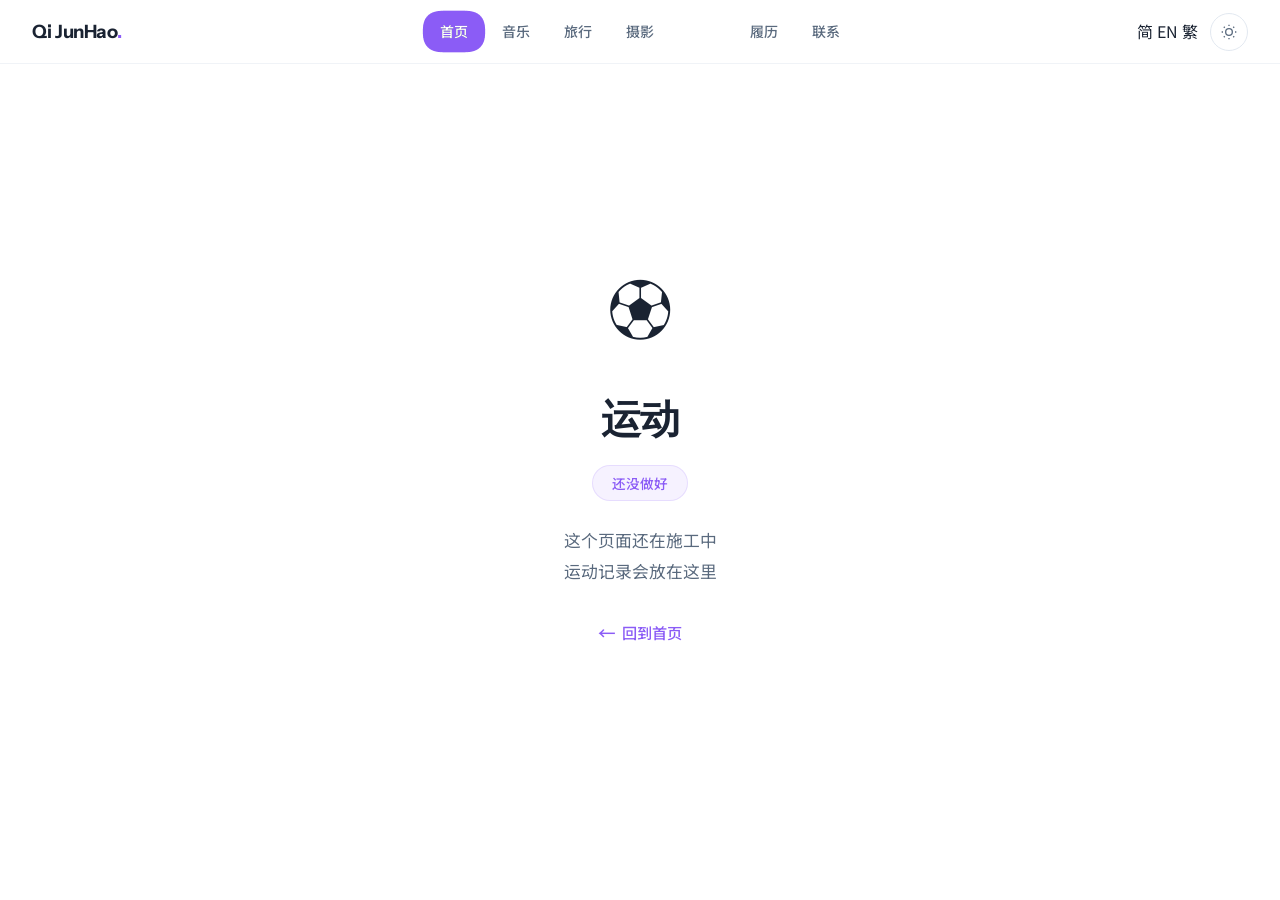
==== index.html @ c21e7a27 "fix: 统一 logo 为 Qi JunHao" ====
<!DOCTYPE html>
<html lang="zh-CN">
<head>
<meta charset="UTF-8">
<meta name="viewport" content="width=device-width, initial-scale=1.0">
<title>运动 — 戚俊皓</title>
<meta name="description" content="运动记录 — 正在建设中">
<meta property="og:title" content="运动 | 戚俊皓">
<meta property="og:description" content="运动记录 — 还没做好，敬请期待">
<meta property="og:type" content="website">
<link rel="icon" href="data:image/svg+xml,<svg xmlns='http://www.w3.org/2000/svg' viewBox='0 0 100 100'><text y='.9em' font-size='90'>🏃</text></svg>">
<link rel="preconnect" href="https://fonts.googleapis.com">
<link rel="preconnect" href="https://fonts.gstatic.com" crossorigin>
<link href="https://fonts.googleapis.com/css2?family=Instrument+Sans:wght@400;500;600;700&family=Noto+Sans+SC:wght@200;300;400;500;700&display=swap" rel="stylesheet">
<link rel="stylesheet" href="style.css">
<style>
:root {
  --bg: #ffffff;
  --text: #1a2332;
  --text-secondary: #5a6a7e;
  --text-muted: #8a9baa;
  --accent: #8B5CF6;
  --accent-light: #A78BFA;
  --border: #e2e8f0;
  --radius: 16px;
  --font-sans: 'Instrument Sans', -apple-system, sans-serif;
  --font-cn: 'Noto Sans SC', -apple-system, 'PingFang SC', sans-serif;
}
* { margin: 0; padding: 0; box-sizing: border-box; }
body {
  font-family: var(--font-cn);
  background: var(--bg);
  color: var(--text);
  min-height: 100vh;
  display: flex;
  flex-direction: column;
  align-items: center;
  justify-content: center;
  -webkit-font-smoothing: antialiased;
}
.container {
  text-align: center;
  padding: 2rem;
}
.icon {
  font-size: 4rem;
  margin-bottom: 1.5rem;
  display: block;
}
h1 {
  font-family: var(--font-sans);
  font-size: 2.5rem;
  font-weight: 600;
  margin-bottom: 0.75rem;
  letter-spacing: -0.02em;
}
.status {
  display: inline-block;
  padding: 0.35rem 1.2rem;
  border-radius: 50px;
  font-size: 0.85rem;
  font-weight: 500;
  background: rgba(139,92,246,0.08);
  color: var(--accent);
  border: 1px solid rgba(139,92,246,0.15);
  margin-bottom: 1.5rem;
}
p {
  color: var(--text-secondary);
  font-size: 1.05rem;
  line-height: 1.8;
  max-width: 400px;
  margin: 0 auto 2rem;
}
.back-link {
  display: inline-flex;
  align-items: center;
  gap: 0.4rem;
  color: var(--accent);
  text-decoration: none;
  font-weight: 500;
  font-size: 0.95rem;
  transition: opacity 0.2s;
}
.back-link:hover { opacity: 0.7; }
.back-link::before {
  content: '←';
  font-size: 1.1rem;
}
</style>
</head>
<body>

<!-- SVG filter for gooey effect -->
<svg class="gooey-filter-svg" aria-hidden="true">
  <defs>
    <filter id="gooeyFilter">
      <feGaussianBlur in="SourceGraphic" stdDeviation="8" result="blur" />
      <feColorMatrix in="blur" mode="matrix" values="1 0 0 0 0  0 1 0 0 0  0 0 1 0 0  0 0 0 22 -9" result="gooey" />
      <feComposite in="SourceGraphic" in2="gooey" operator="atop" />
    </filter>
  </defs>
</svg>

<div class="nav-gooey-wrapper">
  <a href="https://qijunhao.com" class="nav-gooey-logo">Qi JunHao<span class="dot">.</span></a>
  <div class="gooey-nav-container" id="gooeyNav"></div>
  <div class="nav-gooey-right">
    <div class="lang-toggle" id="langToggle">
      <span class="lang-item active" data-lang="zh">简</span>
      <span class="lang-item" data-lang="en">EN</span>
      <span class="lang-item" data-lang="hant">繁</span>
    </div>
    <button class="theme-toggle" id="themeToggle" aria-label="切换主题"></button>
  </div>
</div>

<div class="container">
  <span class="icon">⚽</span>
  <h1>运动</h1>
  <span class="status">还没做好</span>
  <p>这个页面还在施工中<br>运动记录会放在这里</p>
  <a href="https://qijunhao.com" class="back-link">回到首页</a>
</div>

<script src="common.js"></script>
<script src="gooey-nav.js"></script>
<script>
document.addEventListener('DOMContentLoaded', function() {
  var gooeyItems = [
    { href: 'https://qijunhao.com', key: 'nav.home', label: '首页' },
    { href: 'https://music.qijunhao.com', key: 'nav.music', label: '音乐' },
    { href: 'https://travel.qijunhao.com', key: 'nav.travel', label: '旅行' },
    { href: 'https://photography.qijunhao.com', key: 'nav.photo', label: '摄影' },
    { href: 'https://sport.qijunhao.com', key: 'nav.sports', label: '运动' },
    { href: 'https://resume.qijunhao.com', key: 'nav.resume', label: '履历' },
    { href: 'https://contact.qijunhao.com', key: 'nav.contact', label: '联系' },
  ];
  window.gooeyNavItems = gooeyItems;
  window.gooeyNavInstance = GooeyNav(document.getElementById('gooeyNav'), {
    items: gooeyItems.map(function(item) { return { href: item.href, label: item.label }; }),
    initialActiveIndex: 4,
  });
});
</script>
</body>
</html>
---- style.css ----
/* ============================================================
   DESIGN SYSTEM — 戚俊皓 | Personal Website v3
   Light blue + white · Clean financial · Airy & professional
   ============================================================ */

/* ----- Color Tokens ----- */
:root {
  /* Base */
  --bg: #ffffff;
  --bg-soft: #f5f8fc;
  --surface: #ffffff;
  --surface-hover: #f0f4fa;
  --glass: rgba(255,255,255,0.75);
  --glass-border: rgba(26,75,140,0.08);

  /* Text */
  --text: #1a2332;
  --text-secondary: #5a6a7e;
  --text-muted: #8a9baa;

  /* Accent - Deep Blue */
  --accent: #1A4B8C;
  --accent-light: #3A7BC8;
  --accent-dark: #0f3460;
  --accent-glow: rgba(26,75,140,0.08);
  --accent-subtle: rgba(26,75,140,0.04);
  --accent-border: rgba(26,75,140,0.12);

  /* Gold highlight */
  --gold: #D4A843;
  --gold-light: #E8C86A;
  --gold-glow: rgba(212,168,67,0.08);
  --gold-border: rgba(212,168,67,0.15);

  /* Module colors */
  --c-music: #3B82F6;
  --c-travel: #10B981;
  --c-sports: #8B5CF6;
  --c-photo: #F59E0B;
  --c-resume: #1A4B8C;
  --c-about: #1A4B8C;

  /* UI */
  --border: #e2e8f0;
  --border-light: #f1f5f9;
  --shadow-sm: 0 1px 3px rgba(26,75,140,0.04), 0 1px 2px rgba(26,75,140,0.06);
  --shadow: 0 4px 12px rgba(26,75,140,0.06), 0 2px 4px rgba(26,75,140,0.04);
  --shadow-lg: 0 12px 40px rgba(26,75,140,0.08), 0 4px 12px rgba(26,75,140,0.04);
  --shadow-xl: 0 24px 60px rgba(26,75,140,0.1);

  /* Radius */
  --radius-sm: 8px;
  --radius: 16px;
  --radius-lg: 24px;
  --radius-xl: 32px;

  /* Typography */
  --font-sans: 'Instrument Sans', -apple-system, BlinkMacSystemFont, 'Segoe UI', sans-serif;
  --font-display: 'Instrument Sans', -apple-system, BlinkMacSystemFont, sans-serif;
  --font-mono: 'JetBrains Mono', 'SF Mono', 'Fira Code', monospace;
  --font-cn: 'Noto Sans SC', -apple-system, 'PingFang SC', 'Microsoft YaHei', sans-serif;

  --ease: cubic-bezier(0.34, 1.56, 0.64, 1);
  --ease-out: cubic-bezier(0.16, 1, 0.3, 1);
  --ease-smooth: cubic-bezier(0.4, 0, 0.2, 1);
  --transition: 0.35s var(--ease-smooth);
}

/* ----- Dark Mode ----- */
[data-theme="dark"] {
  --bg: #080d1a;
  --bg-soft: #0f172a;
  --surface: #131c31;
  --surface-hover: #1a2640;
  --glass: rgba(19,28,49,0.82);
  --glass-border: rgba(96,165,250,0.12);

  --text: #e8edf5;
  --text-secondary: #94a3b8;
  --text-muted: #5a6b8a;

  --border: #1e2d48;
  --border-light: #18243a;

  --shadow-sm: 0 1px 3px rgba(0,0,0,0.4);
  --shadow: 0 4px 12px rgba(0,0,0,0.5);
  --shadow-lg: 0 12px 40px rgba(0,0,0,0.6);
  --shadow-xl: 0 24px 60px rgba(0,0,0,0.7);

  --accent: #5b9cf5;
  --accent-light: #7db8ff;
  --accent-dark: #3a7bd5;
  --accent-glow: rgba(91,156,245,0.12);
  --accent-subtle: rgba(91,156,245,0.06);
  --accent-border: rgba(91,156,245,0.15);

  --gold: #E8C86A;
  --gold-light: #F0D88A;
  --gold-glow: rgba(232,200,106,0.1);
  --gold-border: rgba(232,200,106,0.15);
}

/* ============================================================
   RESET & BASE
   ============================================================ */
*, *::before, *::after {
  margin: 0;
  padding: 0;
  box-sizing: border-box;
}

/* Smooth theme transition on all color/shadow/border properties */
html.theme-transitioning *,
html.theme-transitioning *::before,
html.theme-transitioning *::after {
  transition: background 0.35s ease, color 0.3s ease, border-color 0.3s ease, box-shadow 0.3s ease !important;
}

html {
  scroll-behavior: smooth;
  scroll-padding-top: 80px;
  -webkit-font-smoothing: antialiased;
  -moz-osx-font-smoothing: grayscale;
}

body {
  font-family: var(--font-cn);
  background: var(--bg);
  color: var(--text);
  line-height: 1.7;
  overflow-x: hidden;
}

::selection { background: var(--accent); color: white; }
a { color: inherit; text-decoration: none; }
img { max-width: 100%; height: auto; display: block; }

/* ============================================================
   UTILITY
   ============================================================ */
.container {
  max-width: 1200px;
  margin: 0 auto;
  padding: 0 2rem;
}
@media (max-width: 640px) {
  .container { padding: 0 1.25rem; }
}

/* ============================================================
   PARTICLES CANVAS
   ============================================================ */
#particles-canvas {
  position: fixed;
  top: 0; left: 0;
  width: 100%;
  height: 100%;
  z-index: 0;
  pointer-events: none;
}

/* ============================================================
   NAVIGATION
   ============================================================ */
.navbar {
  position: fixed;
  top: 0; left: 0; right: 0;
  z-index: 1000;
  background: rgba(255,255,255,0.85);
  backdrop-filter: blur(20px) saturate(1.1);
  -webkit-backdrop-filter: blur(20px) saturate(1.1);
  border-bottom: 1px solid rgba(226,232,240,0.5);
  transition: box-shadow var(--transition);
}

[data-theme="dark"] .navbar {
  background: rgba(8,13,26,0.92);
  backdrop-filter: blur(20px);
  -webkit-backdrop-filter: blur(20px);
  border-bottom-color: rgba(30,45,72,0.6);
}

.navbar.scrolled {
  box-shadow: 0 1px 8px rgba(26,75,140,0.06);
}

.nav-inner {
  max-width: 1200px;
  margin: 0 auto;
  padding: 0 2rem;
  display: flex;
  align-items: center;
  justify-content: space-between;
  height: 64px;
}

.nav-logo {
  font-family: var(--font-display);
  font-size: 1.15rem;
  font-weight: 700;
  letter-spacing: -0.02em;
  color: var(--text);
  transition: opacity var(--transition);
}
.nav-logo:hover { opacity: 0.7; }
.nav-logo .dot { color: var(--accent); }

.nav-links {
  display: flex;
  align-items: center;
  gap: 0.25rem;
  list-style: none;
}

.nav-links a {
  padding: 0.4rem 0.875rem;
  border-radius: var(--radius-sm);
  font-size: 0.875rem;
  font-weight: 500;
  color: var(--text-secondary);
  transition: all var(--transition);
  position: relative;
}

.nav-links a:hover,
.nav-links a.active {
  color: var(--accent);
  background: var(--accent-subtle);
}

.nav-right {
  display: flex;
  align-items: center;
  gap: 0.75rem;
}

.theme-toggle {
  width: 38px;
  height: 38px;
  border-radius: 50%;
  border: 1px solid var(--border);
  background: var(--surface);
  color: var(--text-secondary);
  cursor: pointer;
  display: flex;
  align-items: center;
  justify-content: center;
  font-size: 1rem;
  transition: all var(--transition);
}
.theme-toggle:hover {
  border-color: var(--accent);
  color: var(--accent);
  background: var(--accent-subtle);
}

.nav-toggle {
  display: none;
  width: 38px;
  height: 38px;
  background: none;
  border: none;
  cursor: pointer;
  position: relative;
}
.nav-toggle span {
  display: block;
  width: 22px;
  height: 2px;
  background: var(--text);
  border-radius: 2px;
  position: absolute;
  left: 50%;
  transform: translateX(-50%);
  transition: all 0.3s ease;
}
.nav-toggle span:nth-child(1) { top: 12px; }
.nav-toggle span:nth-child(2) { top: 18px; }
.nav-toggle span:nth-child(3) { top: 24px; }
.nav-toggle.active span:nth-child(1) { top: 18px; transform: translateX(-50%) rotate(45deg); }
.nav-toggle.active span:nth-child(2) { opacity: 0; }
.nav-toggle.active span:nth-child(3) { top: 18px; transform: translateX(-50%) rotate(-45deg); }

@media (max-width: 768px) {
  .nav-links {
    display: none;
    position: absolute;
    top: 100%;
    left: 0;
    right: 0;
    flex-direction: column;
    padding: 0.75rem 1rem 1.25rem;
    background: rgba(255,255,255,0.98);
    backdrop-filter: blur(24px);
    border-bottom: 1px solid var(--border);
    gap: 0.125rem;
  }
  [data-theme="dark"] .nav-links {
    background: rgba(15,23,42,0.98);
  }
  .nav-links.active { display: flex; }
  .nav-links a { padding: 0.625rem 0.875rem; width: 100%; }
  .nav-toggle { display: block; }
}

/* ============================================================
   PAGE HEADER (sub-pages)
   ============================================================ */
.page-header {
  padding: 10rem 2rem 4rem;
  text-align: center;
  position: relative;
  overflow: hidden;
}
.page-header-inner {
  max-width: 1200px;
  margin: 0 auto;
  position: relative;
  z-index: 2;
}
.page-header .page-icon {
  font-size: 2.5rem;
  margin-bottom: 1.25rem;
  display: block;
}
.page-header h1 {
  font-family: var(--font-display);
  font-size: clamp(2.2rem, 5vw, 3.5rem);
  font-weight: 700;
  letter-spacing: -0.03em;
  margin-bottom: 0.75rem;
  line-height: 1.2;
  color: var(--accent);
}
.page-header .page-desc {
  font-size: 1.05rem;
  color: var(--text-secondary);
  max-width: 520px;
  margin: 0 auto;
}
.page-header .page-tag {
  display: inline-block;
  padding: 0.3rem 0.875rem;
  border-radius: 50px;
  font-size: 0.75rem;
  font-weight: 600;
  letter-spacing: 0.04em;
  font-family: var(--font-mono);
  margin-bottom: 1rem;
  text-transform: uppercase;
  color: var(--accent);
  background: var(--accent-subtle);
  border: 1px solid var(--accent-border);
}

/* ============================================================
   SECTIONS
   ============================================================ */
.section {
  padding: 5rem 2rem;
  position: relative;
  z-index: 2;
}
.section-inner {
  max-width: 1200px;
  margin: 0 auto;
}
.section-header {
  margin-bottom: 3rem;
}
.section-header h2 {
  font-family: var(--font-display);
  font-size: clamp(1.5rem, 3vw, 2rem);
  font-weight: 700;
  letter-spacing: -0.02em;
  margin-bottom: 0.5rem;
}
.section-header .section-desc {
  color: var(--text-secondary);
  font-size: 0.95rem;
  max-width: 520px;
}
.section-header.centered { text-align: center; }
.section-header.centered .section-desc { margin: 0 auto; }

/* ============================================================
   CARDS
   ============================================================ */
.card {
  background: var(--surface);
  border: 1px solid var(--border);
  border-radius: var(--radius);
  padding: 2rem;
  transition: all var(--transition);
}
.card:hover {
  box-shadow: var(--shadow-lg);
  border-color: var(--accent-border);
}

/* ============================================================
   GRID
   ============================================================ */
.grid-2 {
  display: grid;
  grid-template-columns: repeat(2, 1fr);
  gap: 1.5rem;
}
.grid-3 {
  display: grid;
  grid-template-columns: repeat(3, 1fr);
  gap: 1.5rem;
}
.grid-auto {
  display: grid;
  grid-template-columns: repeat(auto-fill, minmax(280px, 1fr));
  gap: 1.5rem;
}
@media (max-width: 768px) {
  .grid-2, .grid-3 { grid-template-columns: 1fr; }
}

/* ============================================================
   TAGS
   ============================================================ */
.tag {
  display: inline-flex;
  align-items: center;
  gap: 0.4rem;
  padding: 0.3rem 0.75rem;
  border-radius: 50px;
  font-size: 0.8rem;
  font-weight: 500;
  background: var(--accent-subtle);
  color: var(--accent);
  border: 1px solid var(--accent-border);
}

/* ============================================================
   BUTTONS
   ============================================================ */
.btn {
  display: inline-flex;
  align-items: center;
  gap: 0.5rem;
  padding: 0.75rem 1.5rem;
  border-radius: var(--radius-sm);
  font-size: 0.9rem;
  font-weight: 600;
  font-family: var(--font-cn);
  cursor: pointer;
  border: none;
  text-decoration: none;
  transition: all var(--transition);
}
.btn-primary {
  background: var(--accent);
  color: white;
  box-shadow: 0 2px 8px rgba(26,75,140,0.25);
}
.btn-primary:hover {
  background: var(--accent-dark);
  transform: translateY(-2px);
  box-shadow: 0 4px 16px rgba(26,75,140,0.35);
}
.btn-outline {
  background: transparent;
  color: var(--text);
  border: 1px solid var(--border);
}
.btn-outline:hover {
  border-color: var(--accent);
  color: var(--accent);
  background: var(--accent-subtle);
  transform: translateY(-2px);
}

/* ============================================================
   FOOTER
   ============================================================ */
.footer {
  border-top: 1px solid var(--border);
  padding: 3rem 2rem;
  text-align: center;
  background: var(--bg-soft);
}
.footer-inner {
  max-width: 1200px;
  margin: 0 auto;
}
.footer-logo {
  font-family: var(--font-display);
  font-size: 1.1rem;
  font-weight: 700;
  letter-spacing: -0.02em;
  margin-bottom: 0.75rem;
}
.footer-logo .dot { color: var(--accent); }
.footer-text {
  font-size: 0.85rem;
  color: var(--text-muted);
}
.footer-links {
  display: flex;
  justify-content: center;
  gap: 1.5rem;
  flex-wrap: wrap;
  margin-top: 1rem;
}
.footer-links a {
  font-size: 0.85rem;
  color: var(--text-secondary);
  transition: color var(--transition);
}
.footer-links a:hover { color: var(--accent); }

/* ============================================================
   BACK TO TOP
   ============================================================ */
.back-to-top {
  position: fixed;
  bottom: 2rem;
  right: 2rem;
  z-index: 999;
  width: 44px;
  height: 44px;
  border-radius: 50%;
  background: var(--surface);
  border: 1px solid var(--border);
  color: var(--text-secondary);
  cursor: pointer;
  display: flex;
  align-items: center;
  justify-content: center;
  font-size: 1.1rem;
  opacity: 0;
  visibility: hidden;
  transform: translateY(12px);
  transition: all var(--transition);
  backdrop-filter: blur(12px);
}
.back-to-top.visible {
  opacity: 1;
  visibility: visible;
  transform: translateY(0);
}
.back-to-top:hover {
  border-color: var(--accent);
  color: var(--accent);
  background: var(--accent-subtle);
}

/* ============================================================
   TIMELINE
   ============================================================ */
.timeline {
  position: relative;
  padding-left: 2.5rem;
}
.timeline::before {
  content: '';
  position: absolute;
  left: 0;
  top: 0.5rem;
  bottom: 0.5rem;
  width: 2px;
  background: var(--border);
}
.timeline-item {
  position: relative;
  margin-bottom: 2.5rem;
  padding-left: 1.75rem;
}
.timeline-item:last-child { margin-bottom: 0; }
.timeline-item::before {
  content: '';
  position: absolute;
  left: -2.85rem;
  top: 0.45rem;
  width: 10px;
  height: 10px;
  border-radius: 50%;
  background: var(--accent);
  border: 2px solid var(--bg);
  box-shadow: 0 0 0 2px var(--accent);
  transition: transform 0.3s ease;
}
.timeline-item:hover::before { transform: scale(1.4); }
.timeline-date {
  font-family: var(--font-mono);
  font-size: 0.8rem;
  color: var(--accent);
  font-weight: 500;
  margin-bottom: 0.25rem;
}
.timeline-title { font-size: 1.05rem; font-weight: 700; margin-bottom: 0.2rem; }
.timeline-sub {
  font-size: 0.9rem;
  color: var(--text-secondary);
  margin-bottom: 0.5rem;
  font-weight: 500;
}
.timeline-desc {
  font-size: 0.9rem;
  color: var(--text-secondary);
  line-height: 1.7;
}
.timeline-desc ul { list-style: none; padding: 0; }
.timeline-desc li {
  position: relative;
  padding-left: 1rem;
  margin-bottom: 0.3rem;
}
.timeline-desc li::before {
  content: '—';
  position: absolute;
  left: 0;
  color: var(--text-muted);
}

/* ============================================================
   SCROLL REVEAL ANIMATIONS
   ============================================================ */
.reveal {
  opacity: 0;
  transform: translateY(24px);
  transition: all 0.7s var(--ease-out);
}
.reveal.visible {
  opacity: 1;
  transform: translateY(0);
}
.reveal-delay-1 { transition-delay: 0.1s; }
.reveal-delay-2 { transition-delay: 0.2s; }
.reveal-delay-3 { transition-delay: 0.3s; }
.reveal-delay-4 { transition-delay: 0.4s; }
.reveal-delay-5 { transition-delay: 0.5s; }

/* ============================================================
   PLACEHOLDER
   ============================================================ */
.placeholder {
  background: var(--surface);
  border: 2px dashed var(--border);
  border-radius: var(--radius);
  padding: 3rem 2rem;
  text-align: center;
  transition: all var(--transition);
}
.placeholder:hover { border-color: var(--accent-border); }
.placeholder-icon { font-size: 2.5rem; margin-bottom: 0.75rem; opacity: 0.6; }
.placeholder-text { color: var(--text-secondary); font-size: 0.95rem; }
.placeholder-hint { font-size: 0.8rem; color: var(--text-muted); margin-top: 0.25rem; }

/* ============================================================
   THEME TRANSITION
   ============================================================ */
.theme-transitioning,
.theme-transitioning * {
  transition: background-color 0.3s ease,
              color 0.3s ease,
              border-color 0.3s ease,
              box-shadow 0.3s ease !important;
}

/* ============================================================
   RESPONSIVE
   ============================================================ */
@media (max-width: 480px) {
  .section { padding: 3rem 1.25rem; }
  .page-header { padding: 8rem 1.25rem 3rem; }
}

/* ============================================================
   GOOEY NAV — Gooey blob indicator nav
   ============================================================ */
/* SVG gooey filter element (hidden) */
.gooey-filter-svg {
  position: absolute;
  width: 0;
  height: 0;
  overflow: hidden;
  pointer-events: none;
}

/* Fixed wrapper bar */
.nav-gooey-wrapper {
  position: fixed;
  top: 0; left: 0; right: 0;
  z-index: 1000;
  display: flex;
  align-items: center;
  justify-content: center;
  height: 64px;
  padding: 0 2rem;
  background: rgba(255,255,255,0.85);
  backdrop-filter: blur(20px) saturate(1.1);
  -webkit-backdrop-filter: blur(20px) saturate(1.1);
  border-bottom: 1px solid rgba(226,232,240,0.5);
  transition: box-shadow var(--transition), background var(--transition), border-color var(--transition);
}

[data-theme="dark"] .nav-gooey-wrapper {
  background: rgba(8,13,26,0.92);
  backdrop-filter: blur(20px);
  -webkit-backdrop-filter: blur(20px);
  border-bottom-color: rgba(30,45,72,0.6);
}

/* Logo pinned left */
.nav-gooey-logo {
  position: absolute;
  left: 2rem;
  font-family: var(--font-display);
  font-size: 1.15rem;
  font-weight: 700;
  letter-spacing: -0.02em;
  color: var(--text);
  text-decoration: none;
  transition: opacity var(--transition);
}
.nav-gooey-logo:hover { opacity: 0.7; }
.nav-gooey-logo .dot { color: var(--accent); }

/* Right-side controls pinned right */
.nav-gooey-right {
  position: absolute;
  right: 2rem;
  display: flex;
  align-items: center;
  gap: 0.75rem;
}

/* GooeyNav inner container (center) */
.gooey-nav-container {
  position: relative;
  display: flex;
  align-items: center;
  justify-content: center;
}

.gooey-nav-container nav ul {
  display: flex;
  align-items: center;
  gap: 0.125rem;
  list-style: none;
  margin: 0;
  padding: 0;
}

.gooey-nav-container nav li {
  position: relative;
  z-index: 1;
}

.gooey-nav-container nav a {
  display: block;
  padding: 0.5rem 1rem;
  border-radius: var(--radius-sm);
  font-size: 0.875rem;
  font-weight: 500;
  color: var(--text-secondary);
  text-decoration: none;
  white-space: nowrap;
  transition: color 0.3s ease;
  font-family: var(--font-cn);
}

.gooey-nav-container nav li.active a {
  color: #fff;
}

/* Gooey blob & floating text layers */
.gooey-nav-container .effect {
  position: absolute;
  pointer-events: none;
  z-index: 0;
  border-radius: var(--radius-sm);
  transition: left 0.5s cubic-bezier(0.34, 1.56, 0.64, 1),
              top 0.5s cubic-bezier(0.34, 1.56, 0.64, 1),
              width 0.5s cubic-bezier(0.34, 1.56, 0.64, 1),
              height 0.5s cubic-bezier(0.34, 1.56, 0.64, 1);
}

.gooey-nav-container .effect.filter {
  filter: url(#gooeyFilter);
  -webkit-filter: url(#gooeyFilter);
  background: var(--accent);
  border-radius: var(--radius-sm);
}

.gooey-nav-container .effect.text {
  display: flex;
  align-items: center;
  justify-content: center;
  font-size: 0.875rem;
  font-weight: 500;
  color: transparent;
  white-space: nowrap;
  z-index: 2;
}

.gooey-nav-container .effect.text.active {
  color: #fff;
}

/* Particles */
.gooey-nav-container .particle {
  position: absolute;
  top: 50%;
  left: 50%;
  pointer-events: none;
  z-index: 0;
  animation: particle-anim var(--time, 600ms) ease-out forwards;
}

.gooey-nav-container .point {
  display: block;
  width: 6px;
  height: 6px;
  border-radius: 50%;
  background: var(--color, var(--accent));
  transform: scale(var(--scale, 1));
}

@keyframes particle-anim {
  0% {
    transform: translate(var(--start-x), var(--start-y)) scale(1);
    opacity: 1;
  }
  100% {
    transform: translate(var(--end-x), var(--end-y)) scale(0.2);
    opacity: 0;
  }
}

@media (max-width: 768px) {
  .nav-gooey-wrapper {
    padding: 0 0.75rem;
    gap: 0.5rem;
    justify-content: flex-start;
  }
  .nav-gooey-logo {
    position: static;
    flex-shrink: 0;
    font-size: 1rem;
  }
  .nav-gooey-right {
    position: static;
    margin-left: auto;
    flex-shrink: 0;
  }
  .gooey-nav-container {
    overflow-x: auto;
    -webkit-overflow-scrolling: touch;
    margin-left: 0.5rem;
    flex: 1;
    min-width: 0;
  }
  .gooey-nav-container nav ul {
    flex-shrink: 0;
  }
  .gooey-nav-container nav a {
    padding: 0.5rem 0.65rem;
    font-size: 0.8rem;
  }
}
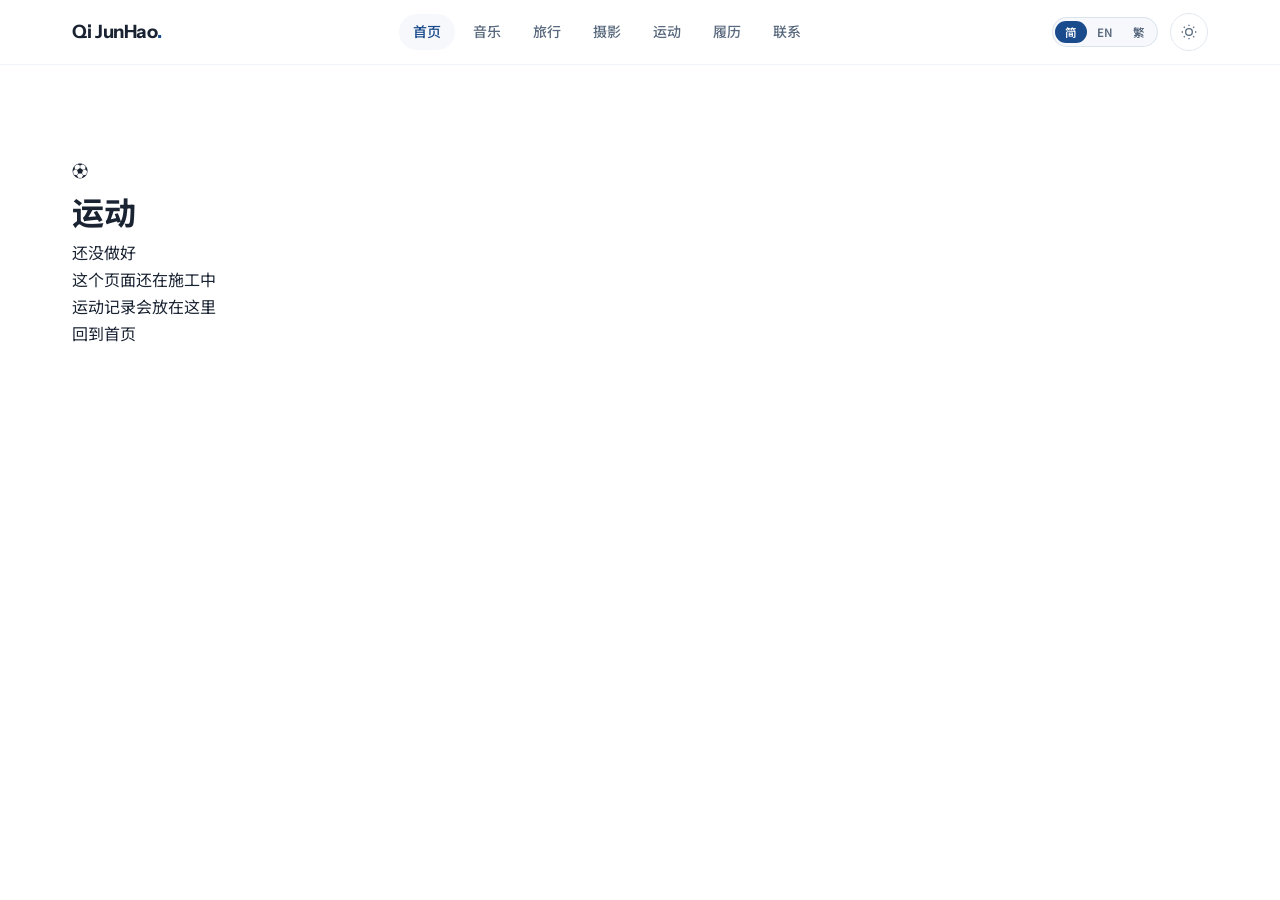
==== commit bc893f0d: "Replace nav, CSS, common.js with homepage copy" ====
--- a/index.html
+++ b/index.html
@@ -1,93 +1,18 @@
 <!DOCTYPE html>
-<html lang="zh-CN">
+<html lang="zh-CN" data-i18n-title="page.title">
 <head>
 <meta charset="UTF-8">
 <meta name="viewport" content="width=device-width, initial-scale=1.0">
 <title>运动 — 戚俊皓</title>
-<meta name="description" content="运动记录 — 正在建设中">
-<meta property="og:title" content="运动 | 戚俊皓">
-<meta property="og:description" content="运动记录 — 还没做好，敬请期待">
+<meta name="description" data-i18n-meta="page.desc" content="运动记录 — 正在建设中">
+<meta property="og:title" data-i18n-meta="page.ogtitle" content="运动 | 戚俊皓">
+<meta property="og:description" data-i18n-meta="page.ogdesc" content="运动记录 — 还没做好，敬请期待">
 <meta property="og:type" content="website">
 <link rel="icon" href="data:image/svg+xml,<svg xmlns='http://www.w3.org/2000/svg' viewBox='0 0 100 100'><text y='.9em' font-size='90'>🏃</text></svg>">
 <link rel="preconnect" href="https://fonts.googleapis.com">
 <link rel="preconnect" href="https://fonts.gstatic.com" crossorigin>
 <link href="https://fonts.googleapis.com/css2?family=Instrument+Sans:wght@400;500;600;700&family=Noto+Sans+SC:wght@200;300;400;500;700&display=swap" rel="stylesheet">
 <link rel="stylesheet" href="style.css">
-<style>
-:root {
-  --bg: #ffffff;
-  --text: #1a2332;
-  --text-secondary: #5a6a7e;
-  --text-muted: #8a9baa;
-  --accent: #8B5CF6;
-  --accent-light: #A78BFA;
-  --border: #e2e8f0;
-  --radius: 16px;
-  --font-sans: 'Instrument Sans', -apple-system, sans-serif;
-  --font-cn: 'Noto Sans SC', -apple-system, 'PingFang SC', sans-serif;
-}
-* { margin: 0; padding: 0; box-sizing: border-box; }
-body {
-  font-family: var(--font-cn);
-  background: var(--bg);
-  color: var(--text);
-  min-height: 100vh;
-  display: flex;
-  flex-direction: column;
-  align-items: center;
-  justify-content: center;
-  -webkit-font-smoothing: antialiased;
-}
-.container {
-  text-align: center;
-  padding: 2rem;
-}
-.icon {
-  font-size: 4rem;
-  margin-bottom: 1.5rem;
-  display: block;
-}
-h1 {
-  font-family: var(--font-sans);
-  font-size: 2.5rem;
-  font-weight: 600;
-  margin-bottom: 0.75rem;
-  letter-spacing: -0.02em;
-}
-.status {
-  display: inline-block;
-  padding: 0.35rem 1.2rem;
-  border-radius: 50px;
-  font-size: 0.85rem;
-  font-weight: 500;
-  background: rgba(139,92,246,0.08);
-  color: var(--accent);
-  border: 1px solid rgba(139,92,246,0.15);
-  margin-bottom: 1.5rem;
-}
-p {
-  color: var(--text-secondary);
-  font-size: 1.05rem;
-  line-height: 1.8;
-  max-width: 400px;
-  margin: 0 auto 2rem;
-}
-.back-link {
-  display: inline-flex;
-  align-items: center;
-  gap: 0.4rem;
-  color: var(--accent);
-  text-decoration: none;
-  font-weight: 500;
-  font-size: 0.95rem;
-  transition: opacity 0.2s;
-}
-.back-link:hover { opacity: 0.7; }
-.back-link::before {
-  content: '←';
-  font-size: 1.1rem;
-}
-</style>
 </head>
 <body>
 
@@ -102,45 +27,74 @@
   </defs>
 </svg>
 
-<div class="nav-gooey-wrapper">
-  <a href="https://qijunhao.com" class="nav-gooey-logo">Qi JunHao<span class="dot">.</span></a>
-  <div class="gooey-nav-container" id="gooeyNav"></div>
-  <div class="nav-gooey-right">
-    <div class="lang-toggle" id="langToggle">
-      <span class="lang-item active" data-lang="zh">简</span>
-      <span class="lang-item" data-lang="en">EN</span>
-      <span class="lang-item" data-lang="hant">繁</span>
+<!-- ============ NAVBAR ============ -->
+<nav class="navbar" id="navbar">
+  <div class="nav-inner">
+    <a href="/" class="nav-logo">Qi JunHao<span class="dot">.</span></a>
+    <div class="nav-gooey" id="navGooey"></div>
+    <div class="nav-right">
+      <div class="lang-toggle" id="langToggle">
+        <span class="lang-item active" data-lang="zh" data-full="简体中文">简</span>
+        <span class="lang-item" data-lang="en" data-full="English">EN</span>
+        <span class="lang-item" data-lang="hant" data-full="繁體中文">繁</span>
+      </div>
+      <button class="theme-toggle" id="themeToggle" aria-label="切换主题">
+        <svg width="16" height="16" viewBox="0 0 24 24" fill="none" stroke="currentColor" stroke-width="2"><circle cx="12" cy="12" r="5"/><path d="M12 1v2M12 21v2M4.22 4.22l1.42 1.42M18.36 18.36l1.42 1.42M1 12h2M21 12h2M4.22 19.78l1.42-1.42M18.36 5.64l1.42-1.42"/></svg>
+      </button>
     </div>
-    <button class="theme-toggle" id="themeToggle" aria-label="切换主题"></button>
   </div>
-</div>
+</nav>
 
 <div class="container">
   <span class="icon">⚽</span>
-  <h1>运动</h1>
-  <span class="status">还没做好</span>
-  <p>这个页面还在施工中<br>运动记录会放在这里</p>
-  <a href="https://qijunhao.com" class="back-link">回到首页</a>
+  <h1 data-i18n="page.h1">运动</h1>
+  <span class="status" data-i18n="coming.status">还没做好</span>
+  <p data-i18n="coming.desc">这个页面还在施工中<br>运动记录会放在这里</p>
+  <a href="https://qijunhao.com" class="back-link" data-i18n="coming.back">回到首页</a>
 </div>
 
+<script>
+window.PAGE_I18N = {
+  zh: {
+    'page.title':'运动 — 戚俊皓','page.desc':'运动记录 — 正在建设中',
+    'page.ogtitle':'运动 | 戚俊皓','page.ogdesc':'运动记录 — 还没做好，敬请期待',
+    'page.h1':'运动',
+    'coming.status':'还没做好','coming.desc':'这个页面还在施工中<br>运动记录会放在这里','coming.back':'回到首页',
+  },
+  en: {
+    'page.title':'Sport — Qi JunHao','page.desc':'Sports — Under Construction',
+    'page.ogtitle':'Sport | Qi JunHao','page.ogdesc':'Sports — Coming Soon',
+    'page.h1':'Sport',
+    'coming.status':'Coming Soon','coming.desc':'This page is under construction<br>Sports content will be here soon','coming.back':'Back to Home',
+  },
+  hant: {
+    'page.title':'運動 — 戚俊皓','page.desc':'運動記錄 — 正在建設中',
+    'page.ogtitle':'運動 | 戚俊皓','page.ogdesc':'運動記錄 — 還沒做好，敬請期待',
+    'page.h1':'運動',
+    'coming.status':'還沒做好','coming.desc':'這個頁面還在施工中<br>運動記錄會放在這裡','coming.back':'回到首頁',
+  }
+};
+</script>
 <script src="common.js"></script>
 <script src="gooey-nav.js"></script>
 <script>
 document.addEventListener('DOMContentLoaded', function() {
-  var gooeyItems = [
-    { href: 'https://qijunhao.com', key: 'nav.home', label: '首页' },
-    { href: 'https://music.qijunhao.com', key: 'nav.music', label: '音乐' },
-    { href: 'https://travel.qijunhao.com', key: 'nav.travel', label: '旅行' },
-    { href: 'https://photography.qijunhao.com', key: 'nav.photo', label: '摄影' },
-    { href: 'https://sport.qijunhao.com', key: 'nav.sports', label: '运动' },
-    { href: 'https://resume.qijunhao.com', key: 'nav.resume', label: '履历' },
-    { href: 'https://contact.qijunhao.com', key: 'nav.contact', label: '联系' },
-  ];
-  window.gooeyNavItems = gooeyItems;
-  window.gooeyNavInstance = GooeyNav(document.getElementById('gooeyNav'), {
-    items: gooeyItems.map(function(item) { return { href: item.href, label: item.label }; }),
-    initialActiveIndex: 4,
-  });
+  var gooeyContainer = document.getElementById('navGooey');
+  if (gooeyContainer && typeof window.GooeyNav === 'function') {
+    window.GooeyNav(gooeyContainer, {
+      items: [
+        { label: '首页', href: 'https://qijunhao.com' },
+        { label: '音乐', href: 'https://music.qijunhao.com' },
+        { label: '旅行', href: 'https://travel.qijunhao.com' },
+        { label: '摄影', href: 'https://photography.qijunhao.com' },
+        { label: '运动', href: 'https://sport.qijunhao.com' },
+        { label: '履历', href: 'https://resume.qijunhao.com' },
+        { label: '联系', href: 'https://contact.qijunhao.com' },
+      ],
+      animationTime: 600,
+      particleCount: 12,
+    });
+  }
 });
 </script>
 </body>
--- a/style.css
+++ b/style.css
@@ -129,6 +129,8 @@
   color: var(--text);
   line-height: 1.7;
   overflow-x: hidden;
+  overflow: hidden;
+  height: 100vh;
 }
 
 ::selection { background: var(--accent); color: white; }
@@ -157,6 +159,82 @@
   height: 100%;
   z-index: 0;
   pointer-events: none;
+}
+
+/* ============================================================
+   HOMEPAGE HERO
+   ============================================================ */
+.hero {
+  min-height: 100dvh;
+  display: flex;
+  align-items: center;
+  justify-content: center;
+  text-align: center;
+  padding: 2rem;
+}
+.hero-inner {
+  max-width: 600px;
+}
+.hero h1 {
+  font-family: var(--font-display);
+  font-size: clamp(2.5rem, 6vw, 4rem);
+  font-weight: 700;
+  letter-spacing: -0.03em;
+  margin-bottom: 0.5rem;
+  color: var(--accent);
+}
+.hero .tagline {
+  font-size: 1rem;
+  color: var(--text-secondary);
+  margin-bottom: 2rem;
+  font-weight: 400;
+}
+.hero .main-nav {
+  display: flex;
+  flex-wrap: wrap;
+  justify-content: center;
+  gap: 0.5rem;
+}
+.hero .main-nav a {
+  padding: 0.5rem 1.25rem;
+  border-radius: var(--radius-sm);
+  font-size: 0.9rem;
+  font-weight: 500;
+  color: var(--text-secondary);
+  background: var(--surface);
+  border: 1px solid var(--border);
+  transition: all var(--transition);
+}
+.hero .main-nav a:hover {
+  color: var(--accent);
+  border-color: var(--accent-border);
+  background: var(--accent-subtle);
+  transform: translateY(-2px);
+}
+.hero-utils {
+  display: flex;
+  align-items: center;
+  justify-content: center;
+  gap: 0.75rem;
+  margin-top: 1.5rem;
+}
+.hero-utils .theme-toggle {
+  width: 36px;
+  height: 36px;
+  border-radius: 50%;
+  border: 1px solid var(--border);
+  background: var(--surface);
+  color: var(--text-secondary);
+  cursor: pointer;
+  display: flex;
+  align-items: center;
+  justify-content: center;
+  transition: all var(--transition);
+}
+.hero-utils .theme-toggle:hover {
+  border-color: var(--accent);
+  color: var(--accent);
+  background: var(--accent-subtle);
 }
 
 /* ============================================================
@@ -253,6 +331,36 @@
   color: var(--accent);
   background: var(--accent-subtle);
 }
+
+/* ─── Language Toggle ──────────────────────────────── */
+.lang-toggle {
+  display: flex;
+  align-items: center;
+  height: 30px;
+  background: var(--accent-subtle);
+  border-radius: 20px;
+  padding: 2px;
+  gap: 0;
+  border: 1px solid var(--accent-border);
+  overflow: hidden;
+  transition: all 0.3s ease;
+}
+.lang-toggle:hover { border-color: var(--accent); }
+.lang-item {
+  padding: 3px 8px;
+  font-size: .72rem;
+  font-weight: 600;
+  color: var(--text-muted);
+  transition: all .2s;
+  white-space: nowrap;
+  border-radius: 16px;
+  cursor: pointer;
+  user-select: none;
+  font-family: var(--font-body);
+  line-height: 1.4;
+}
+.lang-item.active { background: var(--accent); color: #fff; }
+.lang-item:not(.active):hover { color: var(--accent); }
 
 .nav-toggle {
   display: none;
@@ -298,9 +406,207 @@
   [data-theme="dark"] .nav-links {
     background: rgba(15,23,42,0.98);
   }
-  .nav-links.active { display: flex; }
+  .nav-links { display: none; }
+  .nav-gooey { display: none; }
   .nav-links a { padding: 0.625rem 0.875rem; width: 100%; }
   .nav-toggle { display: block; }
+}
+
+/* Mobile fallback: show nav-links when toggled */
+@media (max-width: 768px) {
+  .nav-links.active { display: flex; }
+}
+
+/* ============================================================
+   GOOEY NAV (navbar integration)
+   ============================================================ */
+.nav-gooey {
+  flex: 1;
+  display: flex;
+  justify-content: center;
+  align-items: center;
+  height: 100%;
+}
+
+.gooey-nav-container {
+  position: relative;
+  height: 100%;
+  display: flex;
+  align-items: center;
+}
+
+.gooey-nav-container nav {
+  display: flex;
+  position: relative;
+  transform: translate3d(0, 0, 0.01px);
+}
+
+.gooey-nav-container nav ul {
+  display: flex;
+  gap: 0.25rem;
+  list-style: none;
+  padding: 0 0.5em;
+  margin: 0;
+  position: relative;
+  z-index: 3;
+  color: var(--text);
+  text-shadow: none;
+}
+
+.gooey-nav-container nav ul li {
+  border-radius: 100vw;
+  position: relative;
+  cursor: pointer;
+  color: var(--text-secondary);
+  font-size: 0.875rem;
+  font-weight: 500;
+}
+
+.gooey-nav-container nav ul li a {
+  display: inline-block;
+  padding: 0.4rem 0.875rem;
+  text-decoration: none;
+  color: inherit;
+  border-radius: 100vw;
+  transition: background 0.25s ease;
+}
+
+.gooey-nav-container nav ul li a:hover {
+  background: var(--accent-subtle);
+}
+
+.gooey-nav-container nav ul li.active a {
+  color: var(--accent);
+  background: var(--accent-subtle);
+}
+
+.gooey-nav-container .effect {
+  position: absolute;
+  left: 0;
+  top: 0;
+  width: 0;
+  height: 0;
+  opacity: 0;
+  pointer-events: none;
+  z-index: 1;
+}
+
+/* Particle styles */
+.particle,
+.point {
+  display: block;
+  opacity: 0;
+  width: 20px;
+  height: 20px;
+  border-radius: 100%;
+  transform-origin: center;
+}
+
+.particle {
+  --time: 5s;
+  position: absolute;
+  top: calc(50% - 8px);
+  left: calc(50% - 8px);
+  animation: particle calc(var(--time)) ease 1 -350ms;
+}
+
+.point {
+  background: var(--color, var(--accent));
+  opacity: 1;
+  animation: point calc(var(--time)) ease 1 -350ms;
+}
+
+@keyframes particle {
+  0% {
+    transform: rotate(0deg) translate(calc(var(--start-x)), calc(var(--start-y)));
+    opacity: 1;
+    animation-timing-function: cubic-bezier(0.55, 0, 1, 0.45);
+  }
+  70% {
+    transform: rotate(calc(var(--rotate) * 0.5)) translate(calc(var(--end-x) * 1.2), calc(var(--end-y) * 1.2));
+    opacity: 1;
+    animation-timing-function: ease;
+  }
+  85% {
+    transform: rotate(calc(var(--rotate) * 0.66)) translate(calc(var(--end-x)), calc(var(--end-y)));
+    opacity: 1;
+  }
+  100% {
+    transform: rotate(calc(var(--rotate) * 1.2)) translate(calc(var(--end-x) * 0.5), calc(var(--end-y) * 0.5));
+    opacity: 1;
+  }
+}
+
+@keyframes point {
+  0% {
+    transform: scale(0);
+    opacity: 0;
+    animation-timing-function: cubic-bezier(0.55, 0, 1, 0.45);
+  }
+  25% {
+    transform: scale(calc(var(--scale) * 0.25));
+  }
+  38% { opacity: 1; }
+  65% {
+    transform: scale(var(--scale));
+    opacity: 1;
+    animation-timing-function: ease;
+  }
+  85% {
+    transform: scale(var(--scale));
+    opacity: 1;
+  }
+  100% {
+    transform: scale(0);
+    opacity: 0;
+  }
+}
+
+/* ============================================================
+   LANGUAGE TOGGLE
+   ============================================================ */
+.lang-toggle {
+  display: flex;
+  align-items: center;
+  height: 30px;
+  background: var(--accent-subtle);
+  border-radius: 20px;
+  padding: 2px;
+  gap: 0;
+  position: relative;
+}
+
+.lang-item {
+  padding: 3px 10px;
+  font-size: 0.72rem;
+  font-weight: 600;
+  border-radius: 16px;
+  font-family: var(--font-body, var(--font-cn));
+  cursor: pointer;
+  color: var(--text-secondary);
+  white-space: nowrap;
+  position: relative;
+  z-index: 1;
+  user-select: none;
+}
+
+.lang-item.active {
+  background: var(--accent);
+  color: #fff;
+}
+
+.lang-item:hover:not(.active) {
+  color: var(--accent);
+}
+
+@media (max-width: 768px) {
+  .lang-toggle {
+    height: 28px;
+  }
+  .lang-item {
+    padding: 2px 6px;
+    font-size: 0.68rem;
+  }
 }
 
 /* ============================================================
@@ -551,12 +857,261 @@
 }
 
 /* ============================================================
+   RESPONSIVE
+   ============================================================ */
+@media (max-width: 768px) {
+  .about-hero {
+    min-height: 35vh;
+    padding: 5rem 1.25rem 2rem;
+  }
+  .menu-section {
+    height: 65vh;
+  }
+  .hide-desktop { display: none; }
+}
+
+@media (max-width: 480px) {
+  .section { padding: 3rem 1.25rem; }
+  .page-header { padding: 8rem 1.25rem 3rem; }
+}
+
+/* ============================================================
+   HERO TEXT (left side of homepage)
+   ============================================================ */
+.hero-text {
+  position: absolute;
+  left: 10%;
+  top: 28%;
+  z-index: 3;
+  pointer-events: none;
+  max-width: 520px;
+}
+
+.hero-greeting {
+  font-family: var(--font-display);
+  font-size: clamp(4rem, 7vw, 6rem);
+  font-weight: 700;
+  letter-spacing: -0.04em;
+  line-height: 1.1;
+  color: var(--accent);
+  margin-bottom: 1.2rem;
+}
+
+.hero-line {
+  font-family: var(--font-cn);
+  font-size: clamp(1rem, 2vw, 1.25rem);
+  font-weight: 400;
+  color: var(--text-secondary);
+  line-height: 2.2;
+  letter-spacing: 0.12em;
+}
+
+.hero-typing-wrap {
+  margin-top: 1.5rem;
+  font-family: var(--font-cn);
+  font-size: clamp(1.05rem, 2vw, 1.3rem);
+  font-weight: 500;
+  color: var(--accent);
+  min-height: 1.8em;
+  letter-spacing: 0.1em;
+}
+
+.hero-cursor {
+  display: inline-block;
+  margin-left: 2px;
+  font-weight: 300;
+  color: var(--accent);
+  animation: blink 0.8s step-end infinite;
+}
+
+@keyframes blink {
+  50% { opacity: 0; }
+}
+
+[data-theme="dark"] .hero-greeting {
+  color: var(--accent-light);
+}
+[data-theme="dark"] .hero-typing-wrap {
+  color: var(--accent-light);
+}
+[data-theme="dark"] .hero-cursor {
+  color: var(--accent-light);
+}
+
+@media (max-width: 900px) {
+  .hero-text {
+    left: 5%;
+    right: 5%;
+    top: 8%;
+    transform: none;
+    text-align: center;
+    max-width: none;
+  }
+  .hero-greeting {
+    font-size: clamp(2.2rem, 8vw, 3rem);
+  }
+  .hero-line {
+    font-size: clamp(0.9rem, 3vw, 1rem);
+  }
+  .hero-typing-wrap {
+    font-size: clamp(0.9rem, 3vw, 1.05rem);
+  }
+}
+
+@media (max-width: 480px) {
+  .hero-text {
+    top: 6%;
+  }
+}
+
+/* ============================================================
+   CARD SWAP (faithful replica of React Bits CardSwap)
+   ============================================================ */
+.card-swap-section {
+  position: relative;
+  height: calc(100vh - 64px);
+  z-index: 2;
+}
+
+.card-swap-container {
+  position: absolute;
+  bottom: 3%;
+  right: 8%;
+  transform: translate(7%, 24%);
+  transform-origin: bottom right;
+  perspective: 900px;
+  overflow: visible;
+}
+
+.card-swap-container .card {
+  position: absolute;
+  top: 50%;
+  left: 50%;
+  border-radius: 12px;
+  border: 1px solid #ddd0b0;
+  background: #000;
+  transform-style: preserve-3d;
+  will-change: transform;
+  backface-visibility: hidden;
+  -webkit-backface-visibility: hidden;
+  overflow: hidden;
+  cursor: pointer;
+}
+
+/* Card header bar */
+.card-header {
+  position: absolute;
+  top: 0; left: 0; right: 0;
+  height: 44px;
+  display: flex;
+  align-items: center;
+  gap: 8px;
+  padding: 0 16px;
+  background: rgba(0,0,0,0.4);
+  border-bottom: 1px solid rgba(255,255,255,0.06);
+  z-index: 4;
+  color: rgba(255,255,255,0.9);
+  font-size: 0.82rem;
+  font-weight: 500;
+  letter-spacing: 0.03em;
+}
+
+.card-header svg {
+  width: 16px;
+  height: 16px;
+  opacity: 0.7;
+  flex-shrink: 0;
+}
+
+.card-cta {
+  margin-left: 10px;
+  font-size: 0.78rem;
+  font-weight: 700;
+  opacity: 0;
+  transition: opacity 0.3s ease;
+  white-space: nowrap;
+  padding: 2px 10px;
+  border: 1.5px solid currentColor;
+  border-radius: 20px;
+  letter-spacing: 0.04em;
+}
+
+.card-cta.active {
+  opacity: 1;
+}
+
+/* Card body — the main visual area */
+.card-body {
+  position: absolute;
+  inset: 0;
+  display: flex;
+  align-items: center;
+  justify-content: center;
+  z-index: 2;
+}
+
+.card-symbol {
+  position: relative;
+  z-index: 2;
+  font-size: clamp(4rem, 10vw, 8rem);
+  font-weight: 300;
+  color: var(--accent, #3B82F6);
+  line-height: 1;
+  opacity: 0.85;
+  text-shadow: 0 0 40px var(--accent, #3B82F6);
+}
+
+.card-glow {
+  position: absolute;
+  inset: 0;
+  z-index: 1;
+  pointer-events: none;
+}
+
+/* PixelCanvas on cards */
+.card-swap-container .card .pixel-canvas {
+  position: absolute;
+  top: 0;
+  left: 0;
+  width: 100%;
+  height: 100%;
+  pointer-events: none;
+  z-index: 3;
+  border-radius: 12px;
+}
+
+/* Radial glow on hover (like original PixelCard ::before) */
+.card-swap-container .card::before {
+  content: '';
+  position: absolute;
+  inset: 0;
+  margin: auto;
+  aspect-ratio: 1;
+  background: radial-gradient(circle, rgba(255,255,255,0.08), transparent 85%);
+  opacity: 0;
+  transition: opacity 800ms cubic-bezier(0.5, 1, 0.89, 1);
+  pointer-events: none;
+  z-index: 2;
+}
+
+.card-swap-container .card:hover::before {
+  opacity: 1;
+}
+
+@media (max-width: 768px) {
+  .card-swap-container {
+    transform: scale(0.75) translate(25%, 25%);
+  }
+}
+
+@media (max-width: 480px) {
+  .card-swap-container {
+    transform: scale(0.55) translate(25%, 25%);
+  }
+}
+/* ============================================================
    TIMELINE
    ============================================================ */
-.timeline {
-  position: relative;
-  padding-left: 2.5rem;
-}
 .timeline::before {
   content: '';
   position: absolute;
@@ -664,204 +1219,194 @@
 }
 
 /* ============================================================
-   RESPONSIVE
-   ============================================================ */
-@media (max-width: 480px) {
-  .section { padding: 3rem 1.25rem; }
-  .page-header { padding: 8rem 1.25rem 3rem; }
-}
-
-/* ============================================================
-   GOOEY NAV — Gooey blob indicator nav
-   ============================================================ */
-/* SVG gooey filter element (hidden) */
-.gooey-filter-svg {
-  position: absolute;
-  width: 0;
-  height: 0;
+   FLOWING MENU
+   ============================================================ */
+.menu-wrap {
+  width: 100%;
   overflow: hidden;
-  pointer-events: none;
-}
-
-/* Fixed wrapper bar */
-.nav-gooey-wrapper {
-  position: fixed;
-  top: 0; left: 0; right: 0;
-  z-index: 1000;
-  display: flex;
-  align-items: center;
-  justify-content: center;
-  height: 64px;
-  padding: 0 2rem;
-  background: rgba(255,255,255,0.85);
-  backdrop-filter: blur(20px) saturate(1.1);
-  -webkit-backdrop-filter: blur(20px) saturate(1.1);
-  border-bottom: 1px solid rgba(226,232,240,0.5);
-  transition: box-shadow var(--transition), background var(--transition), border-color var(--transition);
-}
-
-[data-theme="dark"] .nav-gooey-wrapper {
-  background: rgba(8,13,26,0.92);
-  backdrop-filter: blur(20px);
-  -webkit-backdrop-filter: blur(20px);
-  border-bottom-color: rgba(30,45,72,0.6);
-}
-
-/* Logo pinned left */
-.nav-gooey-logo {
-  position: absolute;
-  left: 2rem;
-  font-family: var(--font-display);
-  font-size: 1.15rem;
-  font-weight: 700;
-  letter-spacing: -0.02em;
-  color: var(--text);
-  text-decoration: none;
-  transition: opacity var(--transition);
-}
-.nav-gooey-logo:hover { opacity: 0.7; }
-.nav-gooey-logo .dot { color: var(--accent); }
-
-/* Right-side controls pinned right */
-.nav-gooey-right {
-  position: absolute;
-  right: 2rem;
-  display: flex;
-  align-items: center;
-  gap: 0.75rem;
-}
-
-/* GooeyNav inner container (center) */
-.gooey-nav-container {
-  position: relative;
-  display: flex;
-  align-items: center;
-  justify-content: center;
-}
-
-.gooey-nav-container nav ul {
-  display: flex;
-  align-items: center;
-  gap: 0.125rem;
-  list-style: none;
+  position: relative;
+}
+
+.menu {
+  display: flex;
+  flex-direction: column;
+  height: 100%;
   margin: 0;
   padding: 0;
 }
 
-.gooey-nav-container nav li {
-  position: relative;
-  z-index: 1;
-}
-
-.gooey-nav-container nav a {
-  display: block;
-  padding: 0.5rem 1rem;
-  border-radius: var(--radius-sm);
-  font-size: 0.875rem;
-  font-weight: 500;
-  color: var(--text-secondary);
+.menu__item {
+  flex: 1;
+  position: relative;
+  overflow: hidden;
+  text-align: center;
+  border-top: 1px solid;
+}
+
+.menu__item:first-child {
+  border-top: none;
+}
+
+.menu__item-link {
+  display: flex;
+  align-items: center;
+  justify-content: center;
+  height: 100%;
+  position: relative;
+  cursor: pointer;
+  text-transform: uppercase;
   text-decoration: none;
   white-space: nowrap;
-  transition: color 0.3s ease;
-  font-family: var(--font-cn);
-}
-
-.gooey-nav-container nav li.active a {
-  color: #fff;
-}
-
-/* Gooey blob & floating text layers */
-.gooey-nav-container .effect {
+  font-weight: 600;
+  font-size: clamp(1.2rem, 4vh, 2.4rem);
+  transition: letter-spacing 0.3s ease;
+  z-index: 2;
+}
+
+.menu__item-link:hover {
+  letter-spacing: 0.08em;
+}
+
+.marquee {
   position: absolute;
+  top: 0;
+  left: 0;
+  overflow: hidden;
+  width: 100%;
+  height: 100%;
   pointer-events: none;
-  z-index: 0;
-  border-radius: var(--radius-sm);
-  transition: left 0.5s cubic-bezier(0.34, 1.56, 0.64, 1),
-              top 0.5s cubic-bezier(0.34, 1.56, 0.64, 1),
-              width 0.5s cubic-bezier(0.34, 1.56, 0.64, 1),
-              height 0.5s cubic-bezier(0.34, 1.56, 0.64, 1);
-}
-
-.gooey-nav-container .effect.filter {
-  filter: url(#gooeyFilter);
-  -webkit-filter: url(#gooeyFilter);
+  transform: translate3d(0, 101%, 0);
+  z-index: 1;
+}
+
+.marquee__inner-wrap {
+  height: 100%;
+  width: 100%;
+  overflow: hidden;
+}
+
+.marquee__inner {
+  display: flex;
+  align-items: center;
+  position: relative;
+  height: 100%;
+  width: fit-content;
+  will-change: transform;
+}
+
+.marquee__part {
+  display: flex;
+  align-items: center;
+  flex-shrink: 0;
+}
+
+.marquee span {
+  white-space: nowrap;
+  text-transform: uppercase;
+  font-weight: 400;
+  font-size: clamp(1rem, 3vh, 1.8rem);
+  line-height: 1;
+  padding: 0 1vw;
+}
+
+.marquee__img {
+  width: clamp(100px, 12vw, 200px);
+  height: clamp(2.5rem, 7vh, 5rem);
+  margin: 1em 1.5vw;
+  border-radius: 50px;
+  background-size: cover;
+  background-position: 50% 50%;
+}
+
+@media (max-width: 768px) {
+  .menu__item-link {
+    font-size: 1rem;
+  }
+  .marquee span {
+    font-size: 0.85rem;
+  }
+  .marquee__img {
+    width: 80px;
+    height: 2rem;
+    margin: 0.5em 1vw;
+  }
+}
+
+/* ============================================================
+   ABOUT HERO (homepage)
+   ============================================================ */
+.about-hero {
+  min-height: 45vh;
+  display: flex;
+  align-items: center;
+  justify-content: center;
+  text-align: center;
+  padding: 6rem 2rem 4rem;
+  position: relative;
+  overflow: hidden;
+  z-index: 2;
+}
+
+.about-inner {
+  max-width: 680px;
+}
+
+.about-badge {
+  display: inline-flex;
+  align-items: center;
+  gap: 0.5rem;
+  padding: 0.35rem 1rem;
+  border-radius: 50px;
+  font-size: 0.75rem;
+  font-weight: 600;
+  letter-spacing: 0.04em;
+  font-family: var(--font-mono);
+  margin-bottom: 1.25rem;
+  text-transform: uppercase;
+  color: var(--accent);
+  background: var(--accent-subtle);
+  border: 1px solid var(--accent-border);
+}
+
+.about-hero h1 {
+  font-family: var(--font-display);
+  font-size: clamp(2.4rem, 6vw, 4rem);
+  font-weight: 700;
+  letter-spacing: -0.03em;
+  margin-bottom: 0.6rem;
+  line-height: 1.15;
+  color: var(--text);
+}
+
+.about-hero .tagline {
+  font-size: 1.05rem;
+  color: var(--text-secondary);
+  margin-bottom: 1.25rem;
+  font-weight: 400;
+}
+
+.about-hero .bio {
+  font-size: 0.95rem;
+  color: var(--text-secondary);
+  line-height: 1.8;
+  max-width: 520px;
+  margin: 0 auto;
+}
+
+.about-hero .divider {
+  width: 40px;
+  height: 2px;
   background: var(--accent);
-  border-radius: var(--radius-sm);
-}
-
-.gooey-nav-container .effect.text {
-  display: flex;
-  align-items: center;
-  justify-content: center;
-  font-size: 0.875rem;
-  font-weight: 500;
-  color: transparent;
-  white-space: nowrap;
+  margin: 1.5rem auto;
+  border-radius: 2px;
+  opacity: 0.5;
+}
+
+/* ============================================================
+   MENU SECTION
+   ============================================================ */
+.menu-section {
+  height: 55vh;
+  position: relative;
   z-index: 2;
 }
-
-.gooey-nav-container .effect.text.active {
-  color: #fff;
-}
-
-/* Particles */
-.gooey-nav-container .particle {
-  position: absolute;
-  top: 50%;
-  left: 50%;
-  pointer-events: none;
-  z-index: 0;
-  animation: particle-anim var(--time, 600ms) ease-out forwards;
-}
-
-.gooey-nav-container .point {
-  display: block;
-  width: 6px;
-  height: 6px;
-  border-radius: 50%;
-  background: var(--color, var(--accent));
-  transform: scale(var(--scale, 1));
-}
-
-@keyframes particle-anim {
-  0% {
-    transform: translate(var(--start-x), var(--start-y)) scale(1);
-    opacity: 1;
-  }
-  100% {
-    transform: translate(var(--end-x), var(--end-y)) scale(0.2);
-    opacity: 0;
-  }
-}
-
-@media (max-width: 768px) {
-  .nav-gooey-wrapper {
-    padding: 0 0.75rem;
-    gap: 0.5rem;
-    justify-content: flex-start;
-  }
-  .nav-gooey-logo {
-    position: static;
-    flex-shrink: 0;
-    font-size: 1rem;
-  }
-  .nav-gooey-right {
-    position: static;
-    margin-left: auto;
-    flex-shrink: 0;
-  }
-  .gooey-nav-container {
-    overflow-x: auto;
-    -webkit-overflow-scrolling: touch;
-    margin-left: 0.5rem;
-    flex: 1;
-    min-width: 0;
-  }
-  .gooey-nav-container nav ul {
-    flex-shrink: 0;
-  }
-  .gooey-nav-container nav a {
-    padding: 0.5rem 0.65rem;
-    font-size: 0.8rem;
-  }
-}
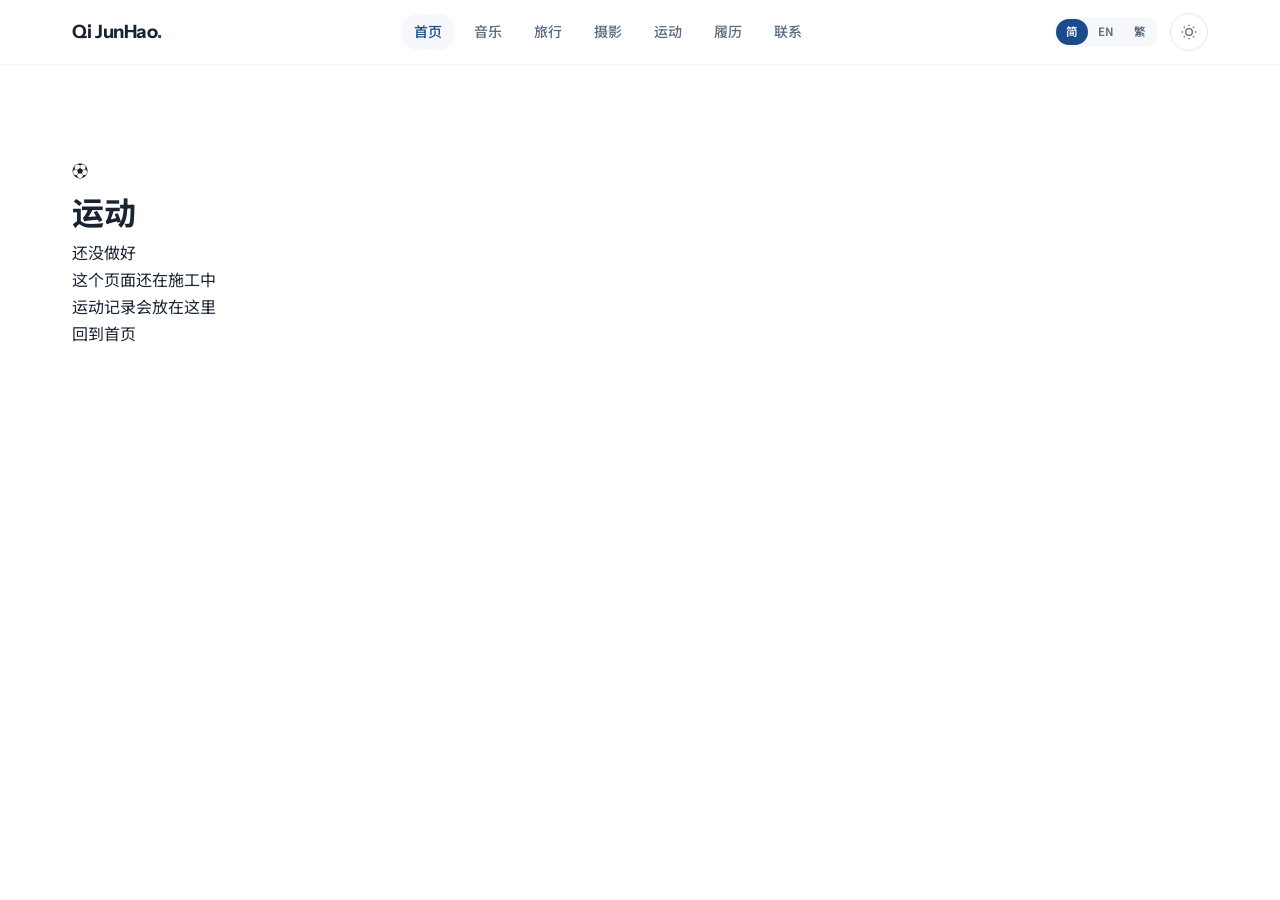
==== commit 6c6aa5ef: "fix: 精确复制首页导航栏 HTML/CSS/JS" ====
--- a/index.html
+++ b/index.html
@@ -31,10 +31,12 @@
 <nav class="navbar" id="navbar">
   <div class="nav-inner">
     <a href="/" class="nav-logo">Qi JunHao<span class="dot">.</span></a>
+
     <div class="nav-gooey" id="navGooey"></div>
+
     <div class="nav-right">
       <div class="lang-toggle" id="langToggle">
-        <span class="lang-item active" data-lang="zh" data-full="简体中文">简</span>
+        <span class="lang-item" data-lang="zh" data-full="简体中文">简</span>
         <span class="lang-item" data-lang="en" data-full="English">EN</span>
         <span class="lang-item" data-lang="hant" data-full="繁體中文">繁</span>
       </div>
@@ -76,11 +78,14 @@
 };
 </script>
 <script src="common.js"></script>
+
+
 <script src="gooey-nav.js"></script>
 <script>
-document.addEventListener('DOMContentLoaded', function() {
+document.addEventListener('DOMContentLoaded', function () {
   var gooeyContainer = document.getElementById('navGooey');
   if (gooeyContainer && typeof window.GooeyNav === 'function') {
+    var lang = localStorage.getItem('lang') || 'zh';
     window.GooeyNav(gooeyContainer, {
       items: [
         { label: '首页', href: 'https://qijunhao.com' },
--- a/style.css
+++ b/style.css
@@ -331,36 +331,6 @@
   color: var(--accent);
   background: var(--accent-subtle);
 }
-
-/* ─── Language Toggle ──────────────────────────────── */
-.lang-toggle {
-  display: flex;
-  align-items: center;
-  height: 30px;
-  background: var(--accent-subtle);
-  border-radius: 20px;
-  padding: 2px;
-  gap: 0;
-  border: 1px solid var(--accent-border);
-  overflow: hidden;
-  transition: all 0.3s ease;
-}
-.lang-toggle:hover { border-color: var(--accent); }
-.lang-item {
-  padding: 3px 8px;
-  font-size: .72rem;
-  font-weight: 600;
-  color: var(--text-muted);
-  transition: all .2s;
-  white-space: nowrap;
-  border-radius: 16px;
-  cursor: pointer;
-  user-select: none;
-  font-family: var(--font-body);
-  line-height: 1.4;
-}
-.lang-item.active { background: var(--accent); color: #fff; }
-.lang-item:not(.active):hover { color: var(--accent); }
 
 .nav-toggle {
   display: none;
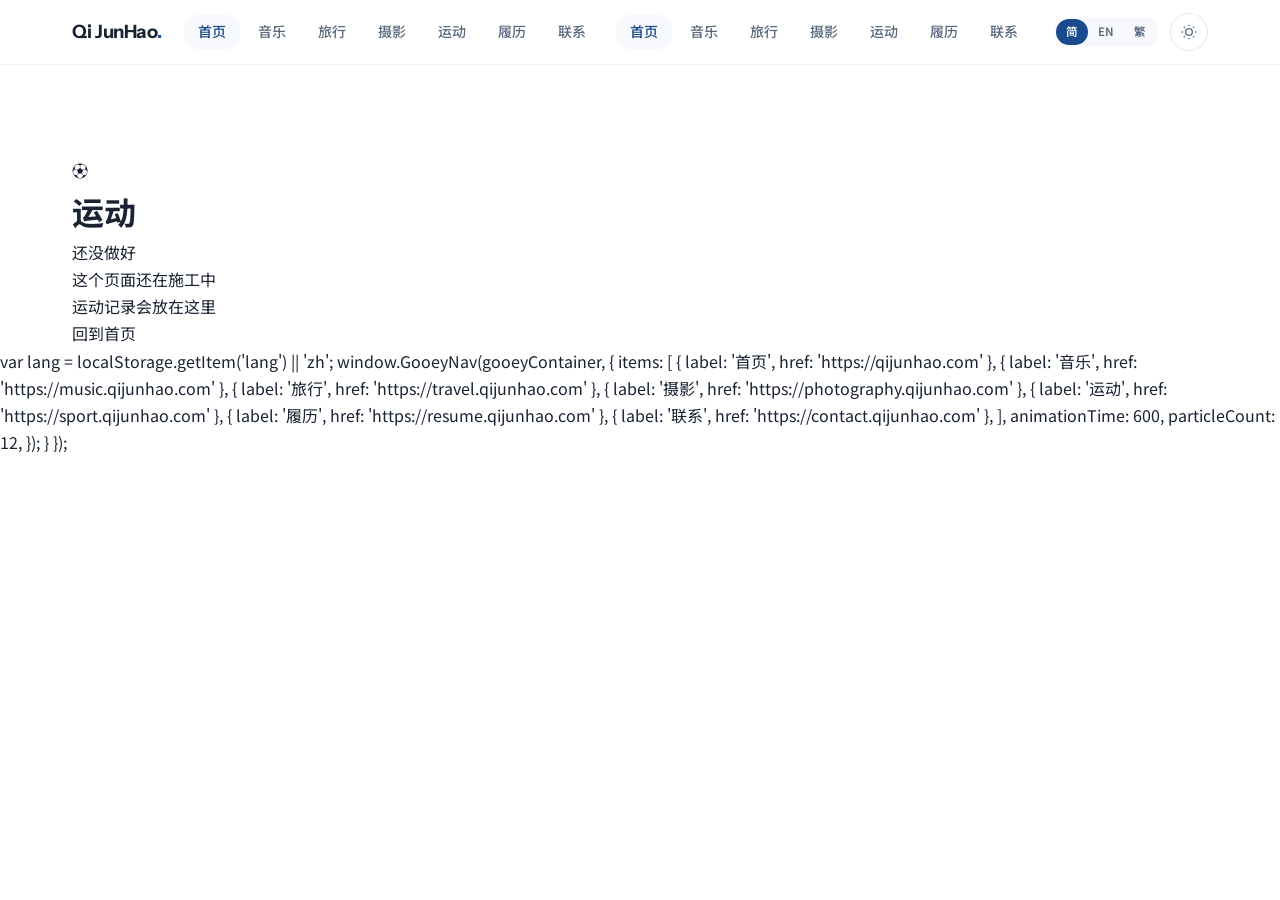
==== commit 1cf81bcc: "fix: 清理重复 GooeyNav init 脚本" ====
--- a/index.html
+++ b/index.html
@@ -80,11 +80,6 @@
 <script src="common.js"></script>
 
 
-<script src="gooey-nav.js"></script>
-<script>
-document.addEventListener('DOMContentLoaded', function () {
-  var gooeyContainer = document.getElementById('navGooey');
-  if (gooeyContainer && typeof window.GooeyNav === 'function') {
     var lang = localStorage.getItem('lang') || 'zh';
     window.GooeyNav(gooeyContainer, {
       items: [
@@ -102,5 +97,47 @@
   }
 });
 </script>
-</body>
-</html>
+<script src="gooey-nav.js"></script>
+<script>
+document.addEventListener('DOMContentLoaded', function () {
+  var gooeyContainer = document.getElementById('navGooey');
+  if (gooeyContainer && typeof window.GooeyNav === 'function') {
+    window.GooeyNav(gooeyContainer, {
+      items: [
+        { label: '首页', href: 'https://qijunhao.com' },
+        { label: '音乐', href: 'https://music.qijunhao.com' },
+        { label: '旅行', href: 'https://travel.qijunhao.com' },
+        { label: '摄影', href: 'https://photography.qijunhao.com' },
+        { label: '运动', href: 'https://sport.qijunhao.com' },
+        { label: '履历', href: 'https://resume.qijunhao.com' },
+        { label: '联系', href: 'https://contact.qijunhao.com' },
+      ],
+      animationTime: 600,
+      particleCount: 12,
+    });
+  }
+});
+</script>
+    <script src="common.js"></script>
+  <script src="gooey-nav.js"></script>
+  <script>
+  document.addEventListener('DOMContentLoaded', function () {
+    var gooeyContainer = document.getElementById('navGooey');
+    if (gooeyContainer && typeof window.GooeyNav === 'function') {
+      window.GooeyNav(gooeyContainer, {
+        items: [
+          { label: '首页', href: 'https://qijunhao.com' },
+          { label: '音乐', href: 'https://music.qijunhao.com' },
+          { label: '旅行', href: 'https://travel.qijunhao.com' },
+          { label: '摄影', href: 'https://photography.qijunhao.com' },
+          { label: '运动', href: 'https://sport.qijunhao.com' },
+          { label: '履历', href: 'https://resume.qijunhao.com' },
+          { label: '联系', href: 'https://contact.qijunhao.com' },
+        ],
+        animationTime: 600,
+        particleCount: 12,
+      });
+    }
+  });
+  </script>
+</body>
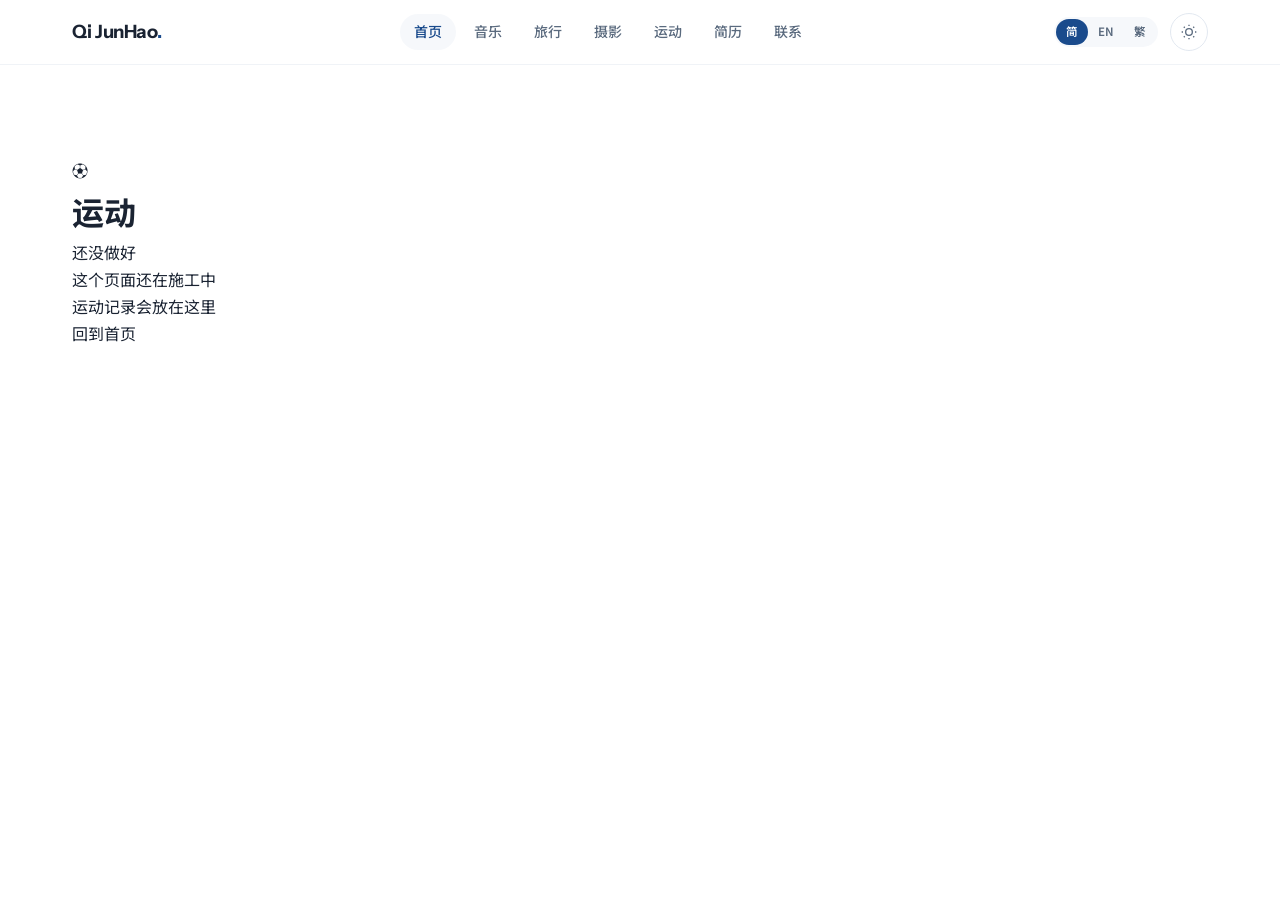
==== commit cc57cbf2: "fix: 清理重复 GooeyNav init 脚本 删除多余的 GooeyNav init 代码块、移除重复的 common.js 加载" ====
--- a/index.html
+++ b/index.html
@@ -78,52 +78,12 @@
 };
 </script>
 <script src="common.js"></script>
-
-
-    var lang = localStorage.getItem('lang') || 'zh';
-    window.GooeyNav(gooeyContainer, {
-      items: [
-        { label: '首页', href: 'https://qijunhao.com' },
-        { label: '音乐', href: 'https://music.qijunhao.com' },
-        { label: '旅行', href: 'https://travel.qijunhao.com' },
-        { label: '摄影', href: 'https://photography.qijunhao.com' },
-        { label: '运动', href: 'https://sport.qijunhao.com' },
-        { label: '履历', href: 'https://resume.qijunhao.com' },
-        { label: '联系', href: 'https://contact.qijunhao.com' },
-      ],
-      animationTime: 600,
-      particleCount: 12,
-    });
-  }
-});
-</script>
-<script src="gooey-nav.js"></script>
-<script>
-document.addEventListener('DOMContentLoaded', function () {
-  var gooeyContainer = document.getElementById('navGooey');
-  if (gooeyContainer && typeof window.GooeyNav === 'function') {
-    window.GooeyNav(gooeyContainer, {
-      items: [
-        { label: '首页', href: 'https://qijunhao.com' },
-        { label: '音乐', href: 'https://music.qijunhao.com' },
-        { label: '旅行', href: 'https://travel.qijunhao.com' },
-        { label: '摄影', href: 'https://photography.qijunhao.com' },
-        { label: '运动', href: 'https://sport.qijunhao.com' },
-        { label: '履历', href: 'https://resume.qijunhao.com' },
-        { label: '联系', href: 'https://contact.qijunhao.com' },
-      ],
-      animationTime: 600,
-      particleCount: 12,
-    });
-  }
-});
-</script>
-    <script src="common.js"></script>
   <script src="gooey-nav.js"></script>
   <script>
   document.addEventListener('DOMContentLoaded', function () {
     var gooeyContainer = document.getElementById('navGooey');
     if (gooeyContainer && typeof window.GooeyNav === 'function') {
+      var lang = localStorage.getItem('lang') || 'zh';
       window.GooeyNav(gooeyContainer, {
         items: [
           { label: '首页', href: 'https://qijunhao.com' },
@@ -131,7 +91,7 @@
           { label: '旅行', href: 'https://travel.qijunhao.com' },
           { label: '摄影', href: 'https://photography.qijunhao.com' },
           { label: '运动', href: 'https://sport.qijunhao.com' },
-          { label: '履历', href: 'https://resume.qijunhao.com' },
+          { label: '简历', href: 'https://resume.qijunhao.com' },
           { label: '联系', href: 'https://contact.qijunhao.com' },
         ],
         animationTime: 600,
@@ -140,4 +100,5 @@
     }
   });
   </script>
+  <script src="common.js"></script>
 </body>
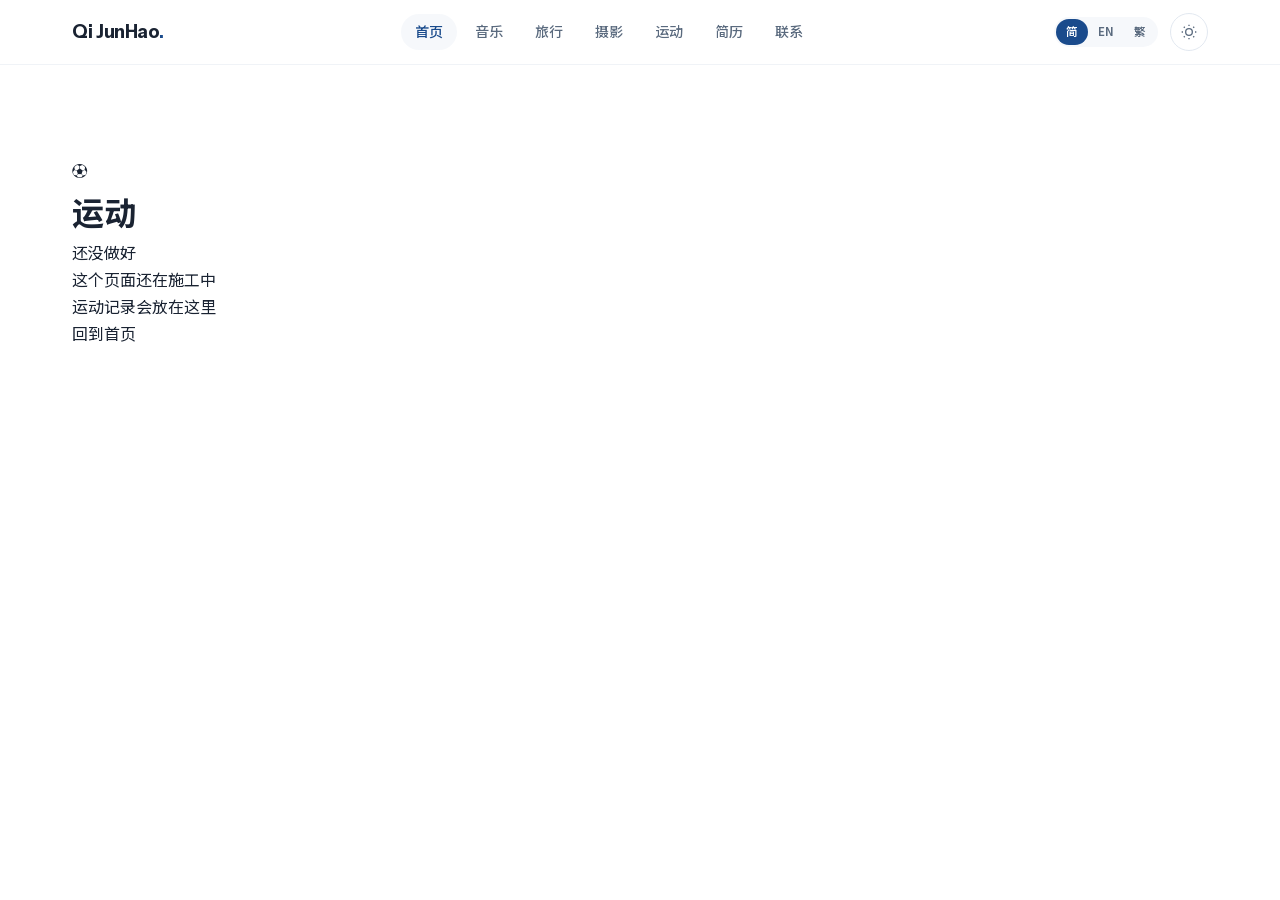
==== commit 44038361: "feat: 运动占位页字体自托管 + 404 页 - fonts/: 自托管三套字体，替换 Google Fonts 远程链接 - 新增 404.html" ====
--- a/index.html
+++ b/index.html
@@ -9,9 +9,7 @@
 <meta property="og:description" data-i18n-meta="page.ogdesc" content="运动记录 — 还没做好，敬请期待">
 <meta property="og:type" content="website">
 <link rel="icon" href="data:image/svg+xml,<svg xmlns='http://www.w3.org/2000/svg' viewBox='0 0 100 100'><text y='.9em' font-size='90'>🏃</text></svg>">
-<link rel="preconnect" href="https://fonts.googleapis.com">
-<link rel="preconnect" href="https://fonts.gstatic.com" crossorigin>
-<link href="https://fonts.googleapis.com/css2?family=Instrument+Sans:wght@400;500;600;700&family=Noto+Sans+SC:wght@200;300;400;500;700&display=swap" rel="stylesheet">
+<link rel="stylesheet" href="fonts/fonts.css">
 <link rel="stylesheet" href="style.css">
 </head>
 <body>
@@ -83,7 +81,7 @@
   document.addEventListener('DOMContentLoaded', function () {
     var gooeyContainer = document.getElementById('navGooey');
     if (gooeyContainer && typeof window.GooeyNav === 'function') {
-      var lang = localStorage.getItem('lang') || 'zh';
+      var lang = Prefs.get('lang') || 'zh';
       window.GooeyNav(gooeyContainer, {
         items: [
           { label: '首页', href: 'https://qijunhao.com' },
--- a/fonts/fonts.css
+++ b/fonts/fonts.css
@@ -0,0 +1,9 @@
+/* ============================================================
+   自托管字体 — 由 localize_fonts.py 生成，请勿手改
+   来源：Google Fonts（Instrument Sans / Noto Sans SC / JetBrains Mono）
+   已按全站实际用到的 1400 个字符裁剪成单文件；如新增文案里出现
+   子集外的生僻字，会回退到系统字体，重跑脚本即可补全。
+   ============================================================ */
+@font-face{font-family:'Noto Sans SC';font-style:normal;font-weight:100 900;font-display:swap;src:url(notosanssc.woff2) format('woff2');}
+@font-face{font-family:'Instrument Sans';font-style:normal;font-weight:100 900;font-display:swap;src:url(instrumentsans.woff2) format('woff2');}
+@font-face{font-family:'JetBrains Mono';font-style:normal;font-weight:100 800;font-display:swap;src:url(jetbrainsmono.woff2) format('woff2');}
